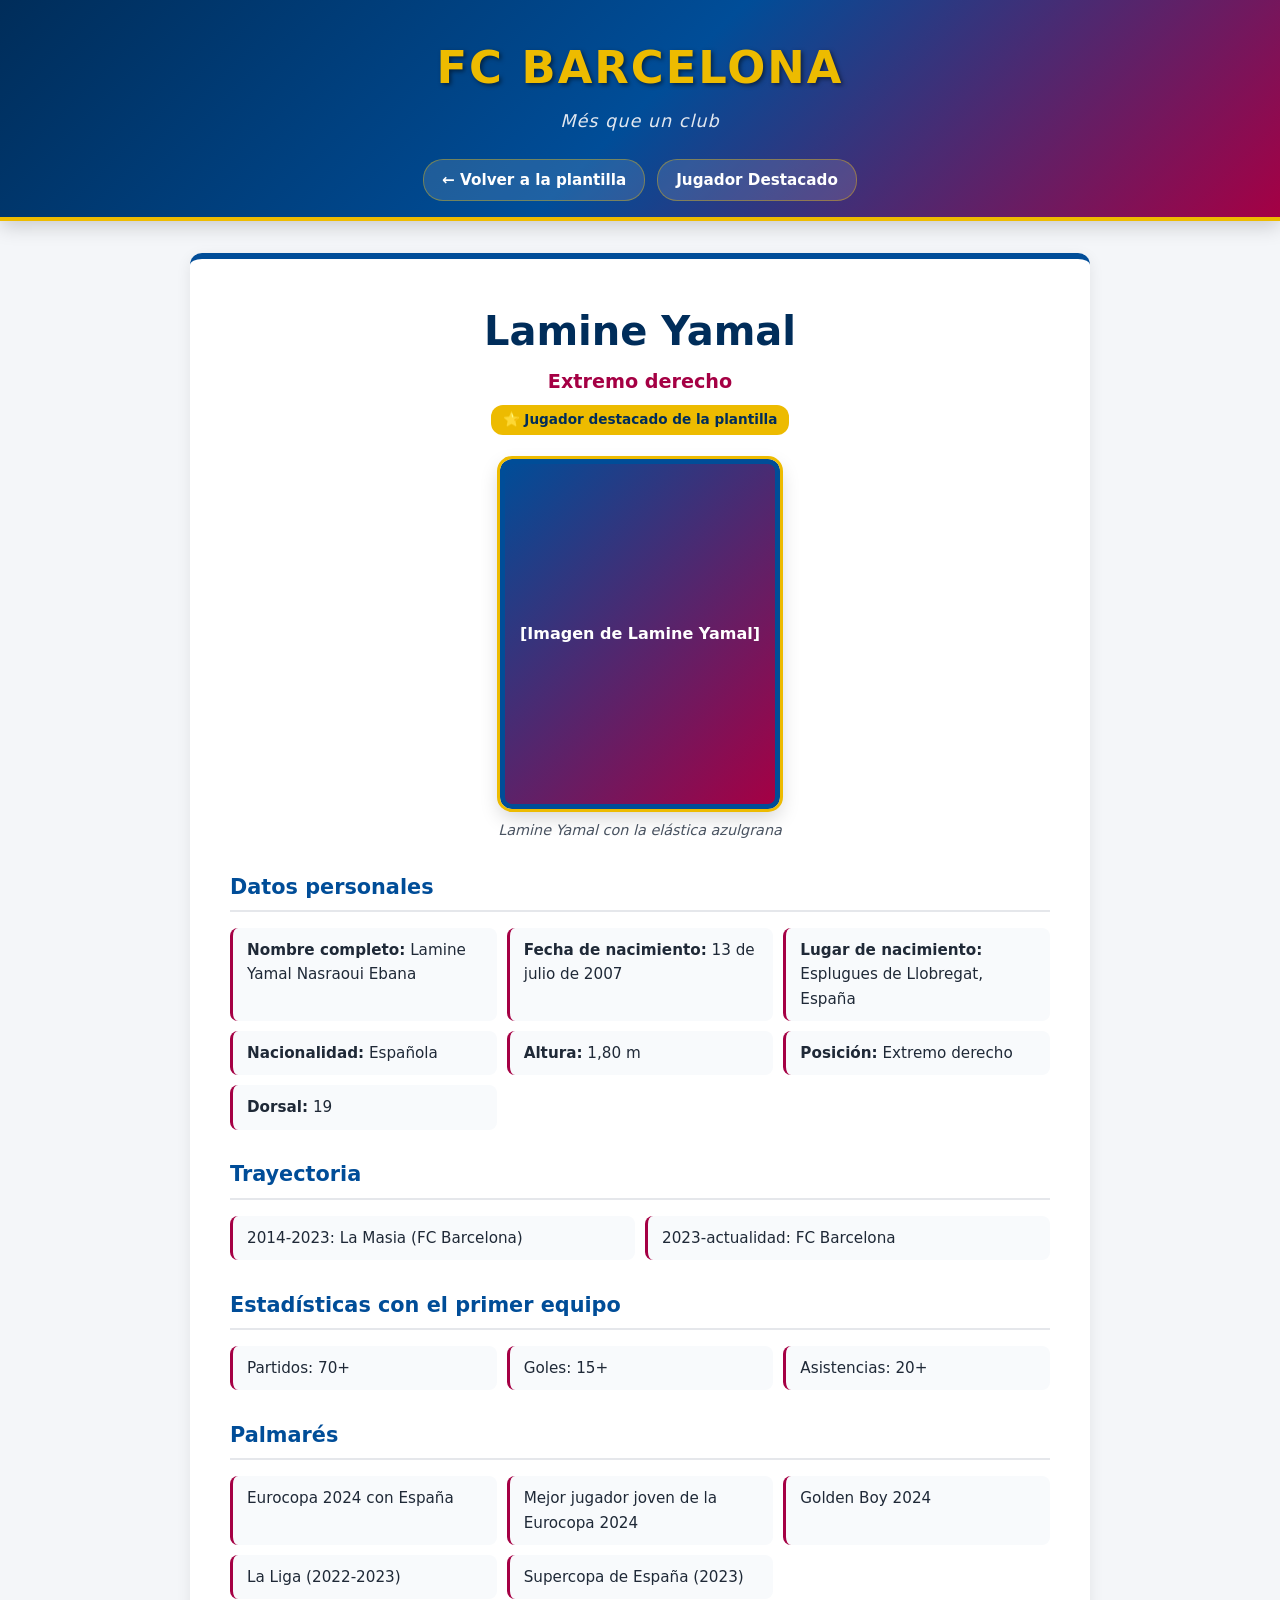
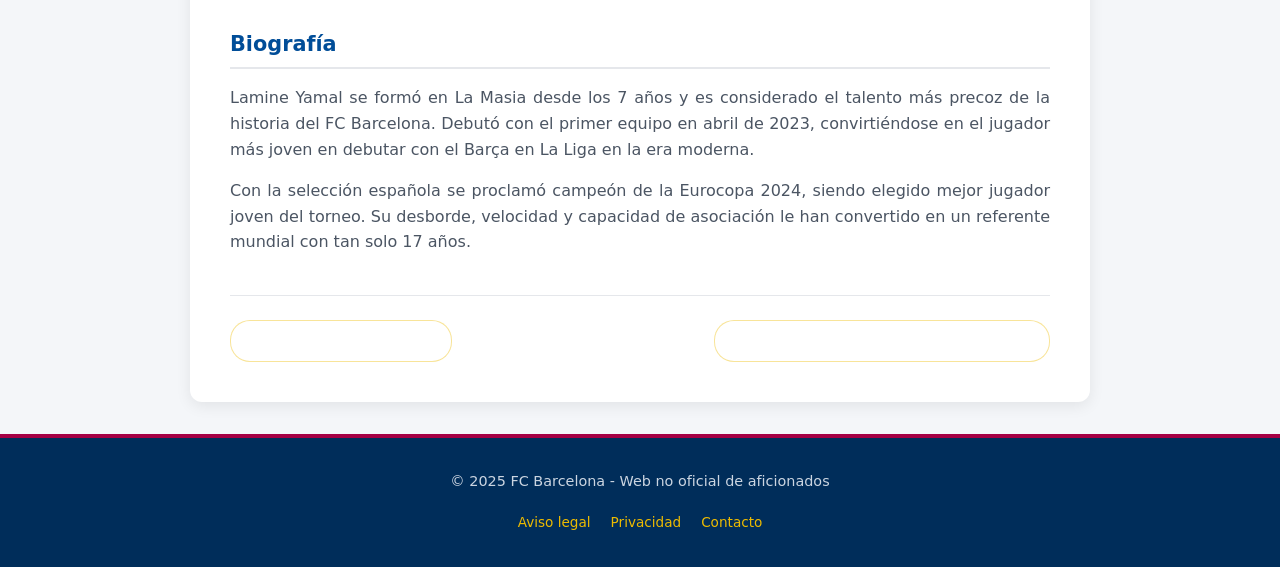
==== jugadores/lamine-yamal.html @ 2bd1545e "Add files via upload" ====
<!DOCTYPE html>
<html lang="es">
<head>
    <meta charset="UTF-8">
    <meta name="viewport" content="width=device-width, initial-scale=1.0">
    <title>Lamine Yamal - FC Barcelona</title>
    <link rel="stylesheet" href="../style.css">
</head>
<body>

    <!-- CABECERA PRINCIPAL -->
    <header class="cabecera-principal">
        <h1 class="titulo-web">FC Barcelona</h1>
        <p class="subtitulo">Més que un club</p>

        <nav class="navegacion-principal" aria-label="Navegación principal">
            <ul class="lista-navegacion">
                <li class="item-nav"><a href="../index.html" class="enlace-nav">← Volver a la plantilla</a></li>
                <li class="item-nav"><a href="../index.html#destacado" class="enlace-nav">Jugador Destacado</a></li>
            </ul>
        </nav>
    </header>

    <!-- CONTENIDO PRINCIPAL -->
    <main class="contenido-principal">

        <article class="ficha-jugador" id="lamine-yamal">

            <header class="cabecera-ficha">
                <h2 class="nombre-jugador-ficha">Lamine Yamal</h2>
                <p class="posicion-ficha">Extremo derecho</p>
                <p class="etiqueta-destacado">⭐ Jugador destacado de la plantilla</p>
            </header>

            <figure class="imagen-ficha">
                <div class="placeholder-imagen" role="img" aria-label="Fotografía de Lamine Yamal con la camiseta del FC Barcelona">
                    [Imagen de Lamine Yamal]
                </div>
                <figcaption class="pie-imagen">Lamine Yamal con la elástica azulgrana</figcaption>
            </figure>

            <section class="datos-ficha">
                <h3 class="subtitulo-ficha">Datos personales</h3>
                <ul class="lista-datos-ficha">
                    <li><strong>Nombre completo:</strong> Lamine Yamal Nasraoui Ebana</li>
                    <li><strong>Fecha de nacimiento:</strong> 13 de julio de 2007</li>
                    <li><strong>Lugar de nacimiento:</strong> Esplugues de Llobregat, España</li>
                    <li><strong>Nacionalidad:</strong> Española</li>
                    <li><strong>Altura:</strong> 1,80 m</li>
                    <li><strong>Posición:</strong> Extremo derecho</li>
                    <li><strong>Dorsal:</strong> 19</li>
                </ul>
            </section>

            <section class="trayectoria-ficha">
                <h3 class="subtitulo-ficha">Trayectoria</h3>
                <ul class="lista-trayectoria">
                    <li>2014-2023: La Masia (FC Barcelona)</li>
                    <li>2023-actualidad: FC Barcelona</li>
                </ul>
            </section>

            <section class="estadisticas-ficha">
                <h3 class="subtitulo-ficha">Estadísticas con el primer equipo</h3>
                <ul class="lista-estadisticas">
                    <li>Partidos: 70+</li>
                    <li>Goles: 15+</li>
                    <li>Asistencias: 20+</li>
                </ul>
            </section>

            <section class="palmares-ficha">
                <h3 class="subtitulo-ficha">Palmarés</h3>
                <ul class="lista-palmares">
                    <li>Eurocopa 2024 con España</li>
                    <li>Mejor jugador joven de la Eurocopa 2024</li>
                    <li>Golden Boy 2024</li>
                    <li>La Liga (2022-2023)</li>
                    <li>Supercopa de España (2023)</li>
                </ul>
            </section>

            <section class="biografia-ficha">
                <h3 class="subtitulo-ficha">Biografía</h3>
                <p>
                    Lamine Yamal se formó en La Masia desde los 7 años y es considerado el talento
                    más precoz de la historia del FC Barcelona. Debutó con el primer equipo en abril
                    de 2023, convirtiéndose en el jugador más joven en debutar con el Barça en La Liga
                    en la era moderna.
                </p>
                <p>
                    Con la selección española se proclamó campeón de la Eurocopa 2024, siendo elegido
                    mejor jugador joven del torneo. Su desborde, velocidad y capacidad de asociación
                    le han convertido en un referente mundial con tan solo 17 años.
                </p>
            </section>

            <footer class="footer-ficha">
                <nav class="navegacion-ficha" aria-label="Navegación entre jugadores">
                    <ul class="lista-navegacion-ficha">
                        <li><a href="../index.html" class="enlace-nav">← Volver a la plantilla</a></li>
                        <li><a href="lamine-yamal.html" class="enlace-nav">Siguiente jugador: lamine-yamal →</a></li>
                    </ul>
                </nav>
            </footer>

        </article>

    </main>

    <!-- PIE DE PÁGINA -->
    <footer class="pie-pagina">
        <p class="copyright">© 2025 FC Barcelona - Web no oficial de aficionados</p>
        <nav class="navegacion-footer" aria-label="Enlaces legales">
            <ul class="lista-footer">
                <li><a href="#" class="enlace-footer">Aviso legal</a></li>
                <li><a href="#" class="enlace-footer">Privacidad</a></li>
                <li><a href="#" class="enlace-footer">Contacto</a></li>
            </ul>
        </nav>
    </footer>

</body>
</html>
---- style.css ----
/* STREAMING_CHUNK:Definiendo variables globales y reseteo básico... */
:root {
--color-azul: #004d98;
--color-azul-oscuro: #002d5a;
--color-grana: #a50044;
--color-grana-oscuro: #73002f;
--color-dorado: #edbb00;
--color-dorado-hover: #ffd700;
--color-texto: #1f2937;
--color-texto-suave: #4b5563;
--color-fondo: #f4f6f9;
--color-blanco: #ffffff;
--sombra-suave: 0 4px 15px rgba(0, 0, 0, 0.08);
--sombra-fuerte: 0 10px 25px rgba(0, 0, 0, 0.15);
--borde-radio: 12px;
--transicion: all 0.3s ease;
}

* {
margin: 0;
padding: 0;
box-sizing: border-box;
}

body {
font-family: 'Segoe UI', system-ui, -apple-system, BlinkMacSystemFont, Roboto, sans-serif;
background-color: var(--color-fondo);
color: var(--color-texto);
line-height: 1.6;
display: flex;
flex-direction: column;
min-height: 100vh;
}

a {
text-decoration: none;
color: inherit;
}

/* STREAMING_CHUNK:Estilizando la cabecera principal y la navegación... */
.cabecera-principal {
background: linear-gradient(135deg, var(--color-azul-oscuro) 0%, var(--color-azul) 50%, var(--color-grana) 100%);
color: var(--color-blanco);
padding: 2rem 1rem 1rem 1rem;
text-align: center;
box-shadow: 0 4px 20px rgba(0,0,0,0.2);
border-bottom: 4px solid var(--color-dorado);
position: relative;
}

.titulo-web {
font-size: 2.8rem;
font-weight: 800;
color: var(--color-dorado);
text-transform: uppercase;
letter-spacing: 2px;
text-shadow: 2px 2px 4px rgba(0,0,0,0.5);
margin-bottom: 0.2rem;
}

.subtitulo {
font-style: italic;
font-size: 1.1rem;
color: #e2e8f0;
margin-bottom: 1.5rem;
letter-spacing: 1px;
}

.navegacion-principal {
margin-top: 1rem;
}

.lista-navegacion {
display: flex;
justify-content: center;
flex-wrap: wrap;
gap: 12px;
list-style: none;
}

.enlace-nav {
display: inline-block;
padding: 8px 18px;
background-color: rgba(255, 255, 255, 0.12);
color: var(--color-blanco);
border-radius: 20px;
font-weight: 600;
font-size: 0.95rem;
border: 1px solid rgba(237, 187, 0, 0.4);
transition: var(--transicion);
}

.enlace-nav:hover {
background-color: var(--color-dorado);
color: var(--color-azul-oscuro);
transform: translateY(-2px);
box-shadow: 0 4px 10px rgba(0,0,0,0.2);
}

/* STREAMING_CHUNK:Estructura principal y distribución del layout... */
.contenido-principal {
max-width: 1200px;
margin: 2rem auto;
padding: 0 1.5rem;
width: 100%;
flex: 1;
}

.seccion-destacada, .seccion-jugadores, .seccion-historia, .barra-lateral {
margin-bottom: 2.5rem;
}

.titulo-seccion {
font-size: 1.8rem;
color: var(--color-azul-oscuro);
text-align: center;
margin-bottom: 0.5rem;
position: relative;
padding-bottom: 10px;
}

.titulo-seccion::after {
content: '';
position: absolute;
bottom: 0;
left: 50%;
transform: translateX(-50%);
width: 80px;
height: 4px;
background: linear-gradient(90deg, var(--color-azul), var(--color-grana));
border-radius: 2px;
}

.descripcion-seccion {
text-align: center;
color: var(--color-texto-suave);
margin-bottom: 1.5rem;
}

/* STREAMING_CHUNK:Estilizando imágenes y marcos de los jugadores... */
.imagen-ficha, .imagen-destacada {
display: flex;
flex-direction: column;
align-items: center;
justify-content: center;
margin: 1.5rem auto;
}

.placeholder-imagen {
width: 280px;
height: 350px;
border-radius: 12px;
overflow: hidden;
position: relative;
margin: 0 auto;
/* Marco elegante de la imagen */
border: 5px solid var(--color-azul);
outline: 3px solid var(--color-dorado);
box-shadow: 0 8px 20px rgba(0, 0, 0, 0.18);
background: linear-gradient(135deg, var(--color-azul), var(--color-grana));
display: flex;
align-items: center;
justify-content: center;
color: var(--color-blanco);
font-weight: 600;
text-align: center;
padding: 10px;
transition: var(--transicion);
}

.placeholder-imagen:hover {
transform: scale(1.02);
border-color: var(--color-grana);
}

.placeholder-imagen img {
width: 100%;
height: 100%;
object-fit: cover;
object-position: top center;
display: block;
}

.pie-imagen {
margin-top: 10px;
font-size: 0.9rem;
color: var(--color-texto-suave);
font-style: italic;
text-align: center;
}

/* STREAMING_CHUNK:Estilos para la sección de Jugador Destacado... */
.jugador-destacado {
background: var(--color-blanco);
border-radius: var(--borde-radio);
padding: 2rem;
box-shadow: var(--sombra-suave);
border-left: 6px solid var(--color-dorado);
max-width: 800px;
margin: 0 auto;
text-align: center;
}

.cabecera-jugador-destacado .nombre-jugador-destacado {
font-size: 2rem;
color: var(--color-azul-oscuro);
}

.posicion-destacado {
font-weight: 700;
color: var(--color-grana);
text-transform: uppercase;
letter-spacing: 1px;
}

.info-destacada {
margin: 1.5rem 0;
}

.datos-destacados {
display: flex;
justify-content: center;
flex-wrap: wrap;
gap: 15px;
list-style: none;
margin-top: 1rem;
}

.dato {
background-color: #f1f5f9;
padding: 8px 15px;
border-radius: 8px;
border: 1px solid #e2e8f0;
}

.enlace-ficha {
display: inline-block;
padding: 10px 24px;
background-color: var(--color-azul);
color: var(--color-blanco);
font-weight: bold;
border-radius: 25px;
transition: var(--transicion);
}

.enlace-ficha:hover {
background-color: var(--color-grana);
transform: translateY(-2px);
box-shadow: var(--sombra-suave);
}

/* STREAMING_CHUNK:Estilos para las tarjetas de la plantilla de jugadores... */
.contenedor-jugadores {
display: grid;
grid-template-columns: repeat(auto-fill, minmax(250px, 1fr));
gap: 20px;
margin-top: 1.5rem;
}

.tarjeta-jugador {
background: var(--color-blanco);
border-radius: var(--borde-radio);
padding: 1.5rem;
text-align: center;
box-shadow: var(--sombra-suave);
border: 1px solid #e5e7eb;
border-top: 4px solid var(--color-azul);
transition: var(--transicion);
display: flex;
flex-direction: column;
justify-content: space-between;
}

.tarjeta-jugador:hover {
transform: translateY(-5px);
box-shadow: var(--sombra-fuerte);
border-top-color: var(--color-grana);
}

.nombre-jugador .enlace-jugador {
color: var(--color-azul-oscuro);
font-size: 1.25rem;
font-weight: 700;
transition: var(--transicion);
}

.nombre-jugador .enlace-jugador:hover {
color: var(--color-grana);
}

.posicion-jugador {
color: var(--color-grana);
font-weight: 600;
font-size: 0.9rem;
margin: 5px 0 12px 0;
}

.info-tarjeta {
background-color: #f8fafc;
padding: 10px;
border-radius: 8px;
font-size: 0.9rem;
}

/* STREAMING_CHUNK:Estilizando la Ficha Completa del Jugador... */
.ficha-jugador {
background-color: var(--color-blanco);
border-radius: var(--borde-radio);
padding: 2.5rem;
box-shadow: var(--sombra-suave);
max-width: 900px;
margin: 0 auto;
border-top: 6px solid var(--color-azul);
}

.cabecera-ficha {
text-align: center;
margin-bottom: 1.5rem;
}

.nombre-jugador-ficha {
font-size: 2.5rem;
color: var(--color-azul-oscuro);
margin-bottom: 0.2rem;
}

.posicion-ficha {
font-size: 1.2rem;
color: var(--color-grana);
font-weight: bold;
}

.etiqueta-destacado {
display: inline-block;
margin-top: 8px;
background-color: var(--color-dorado);
color: var(--color-azul-oscuro);
padding: 4px 12px;
border-radius: 12px;
font-weight: bold;
font-size: 0.85rem;
}

.subtitulo-ficha {
font-size: 1.3rem;
color: var(--color-azul);
border-bottom: 2px solid #e5e7eb;
padding-bottom: 6px;
margin: 1.8rem 0 1rem 0;
}

.lista-datos-ficha, .lista-trayectoria, .lista-estadisticas, .lista-palmares {
list-style: none;
display: grid;
grid-template-columns: repeat(auto-fit, minmax(220px, 1fr));
gap: 10px;
}

.lista-datos-ficha li, .lista-trayectoria li, .lista-estadisticas li, .lista-palmares li {
background-color: #f8fafc;
padding: 10px 14px;
border-radius: 8px;
border-left: 3px solid var(--color-grana);
font-size: 0.95rem;
}

.biografia-ficha p {
margin-bottom: 1rem;
color: var(--color-texto-suave);
text-align: justify;
}

.footer-ficha {
margin-top: 2.5rem;
padding-top: 1.5rem;
border-top: 1px solid #e5e7eb;
}

.lista-navegacion-ficha {
display: flex;
justify-content: space-between;
list-style: none;
flex-wrap: wrap;
gap: 10px;
}

/* STREAMING_CHUNK:Estilos para la Sección Historia y Barra Lateral... */
.articulo-historia, .barra-lateral {
background-color: var(--color-blanco);
padding: 1.5rem;
border-radius: var(--borde-radio);
box-shadow: var(--sombra-suave);
}

.titulo-aside {
font-size: 1.3rem;
color: var(--color-azul-oscuro);
margin-bottom: 1rem;
border-bottom: 2px solid var(--color-dorado);
padding-bottom: 5px;
}

.lista-datos {
list-style: none;
}

.lista-datos li {
padding: 8px 0;
border-bottom: 1px solid #f1f5f9;
}

/* STREAMING_CHUNK:Pie de página oficial... */
.pie-pagina {
background-color: var(--color-azul-oscuro);
color: var(--color-blanco);
text-align: center;
padding: 2rem 1rem;
margin-top: auto;
border-top: 4px solid var(--color-grana);
}

.copyright {
font-size: 0.9rem;
margin-bottom: 1rem;
color: #cbd5e1;
}

.lista-footer {
display: flex;
justify-content: center;
gap: 20px;
list-style: none;
}

.enlace-footer {
color: var(--color-dorado);
font-size: 0.85rem;
transition: var(--transicion);
}

.enlace-footer:hover {
text-decoration: underline;
color: var(--color-blanco);
}

/* STREAMING_CHUNK:Diseño adaptativo / responsive... */
@media (max-width: 768px) {
.titulo-web {
font-size: 2.1rem;
}

.lista-navegacion-ficha {
flex-direction: column;
align-items: center;
}

.placeholder-imagen {
width: 240px;
height: 300px;
}

.ficha-jugador {
padding: 1.5rem;
}
}
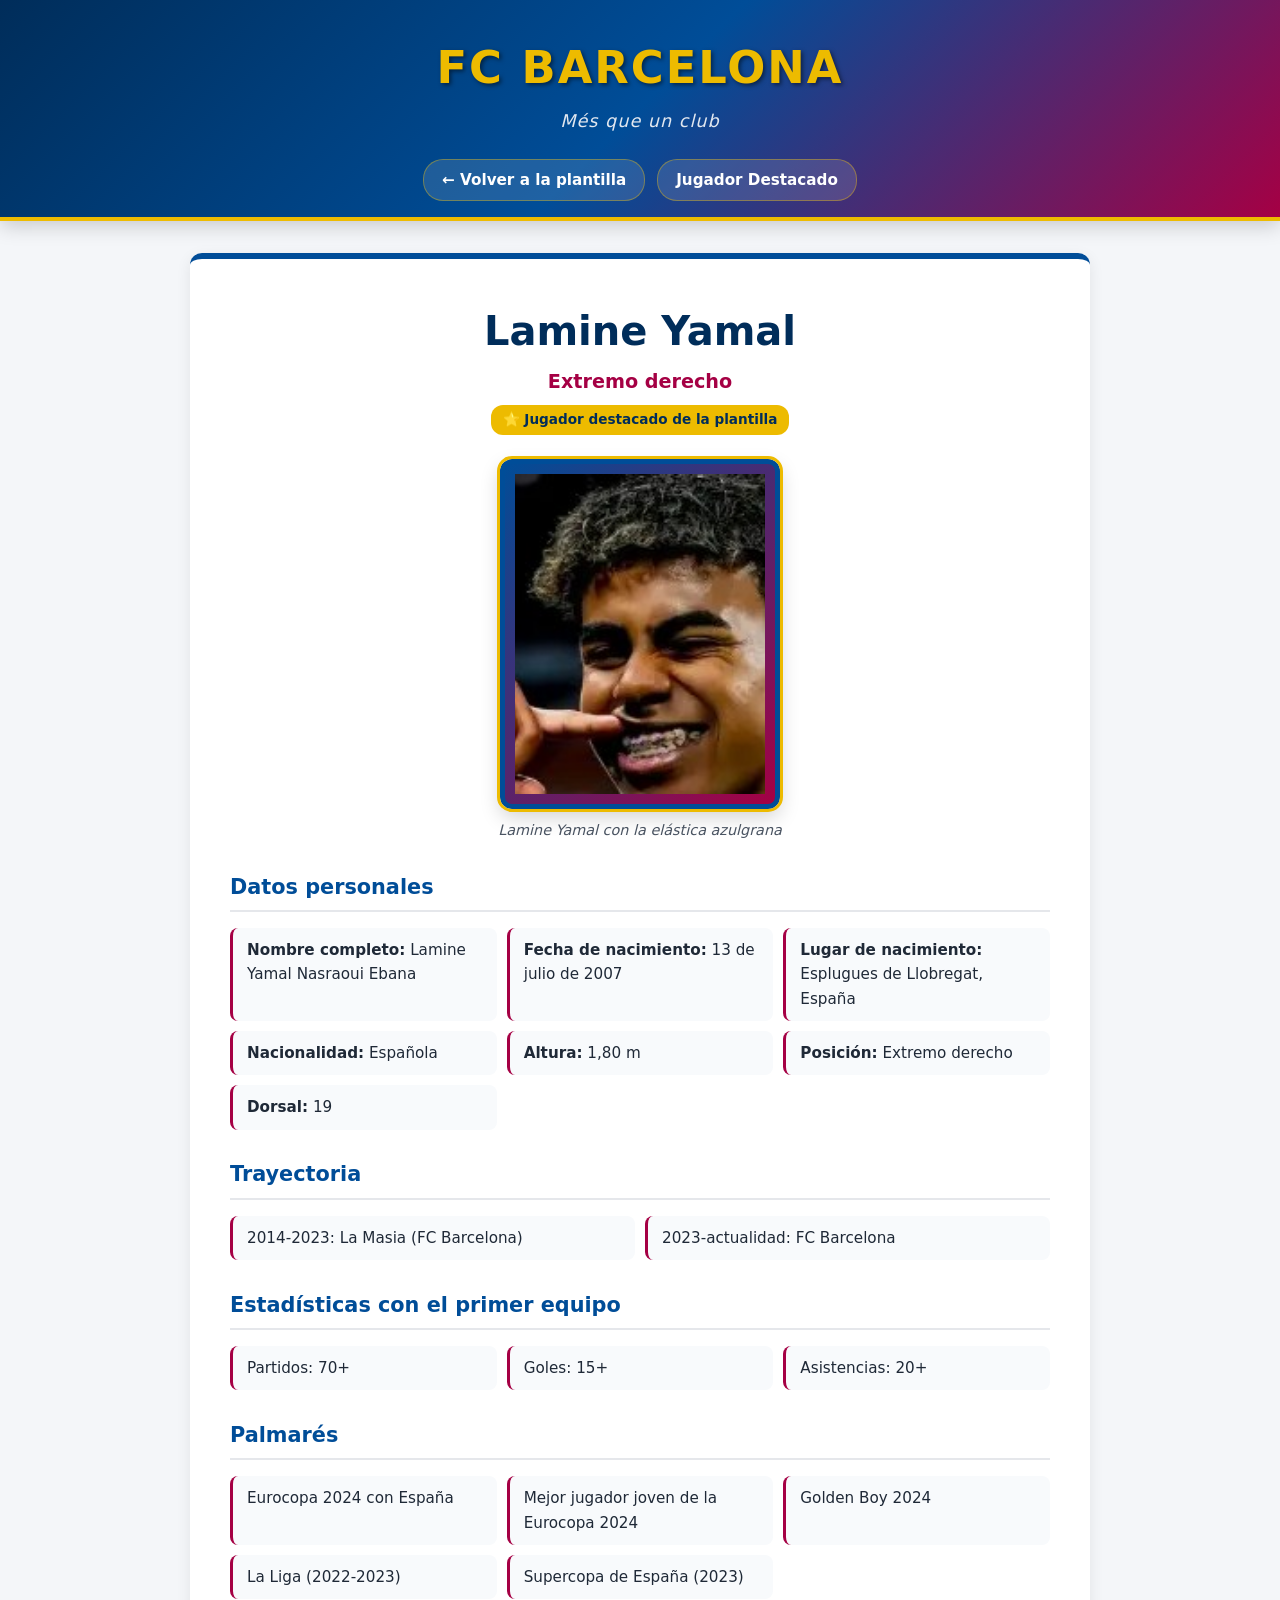
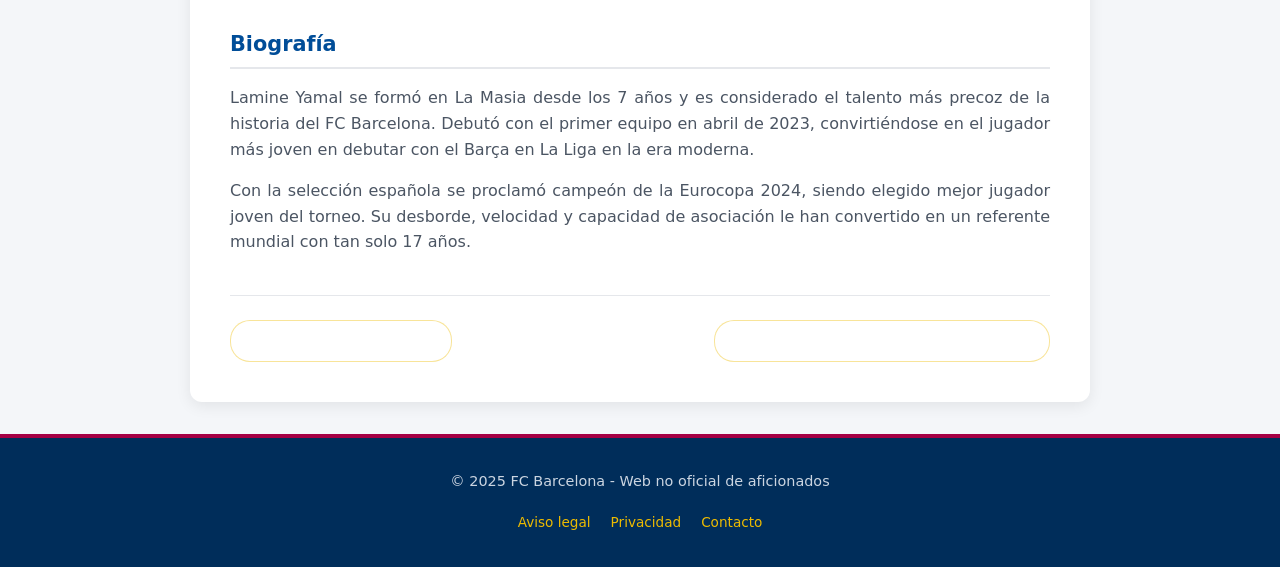
==== commit 7b935290: "Add files via upload" ====
--- a/jugadores/lamine-yamal.html
+++ b/jugadores/lamine-yamal.html
@@ -34,7 +34,7 @@
 
             <figure class="imagen-ficha">
                 <div class="placeholder-imagen" role="img" aria-label="Fotografía de Lamine Yamal con la camiseta del FC Barcelona">
-                    [Imagen de Lamine Yamal]
+                   <img src="./imagen/lamine.jpg" alt="">
                 </div>
                 <figcaption class="pie-imagen">Lamine Yamal con la elástica azulgrana</figcaption>
             </figure>
